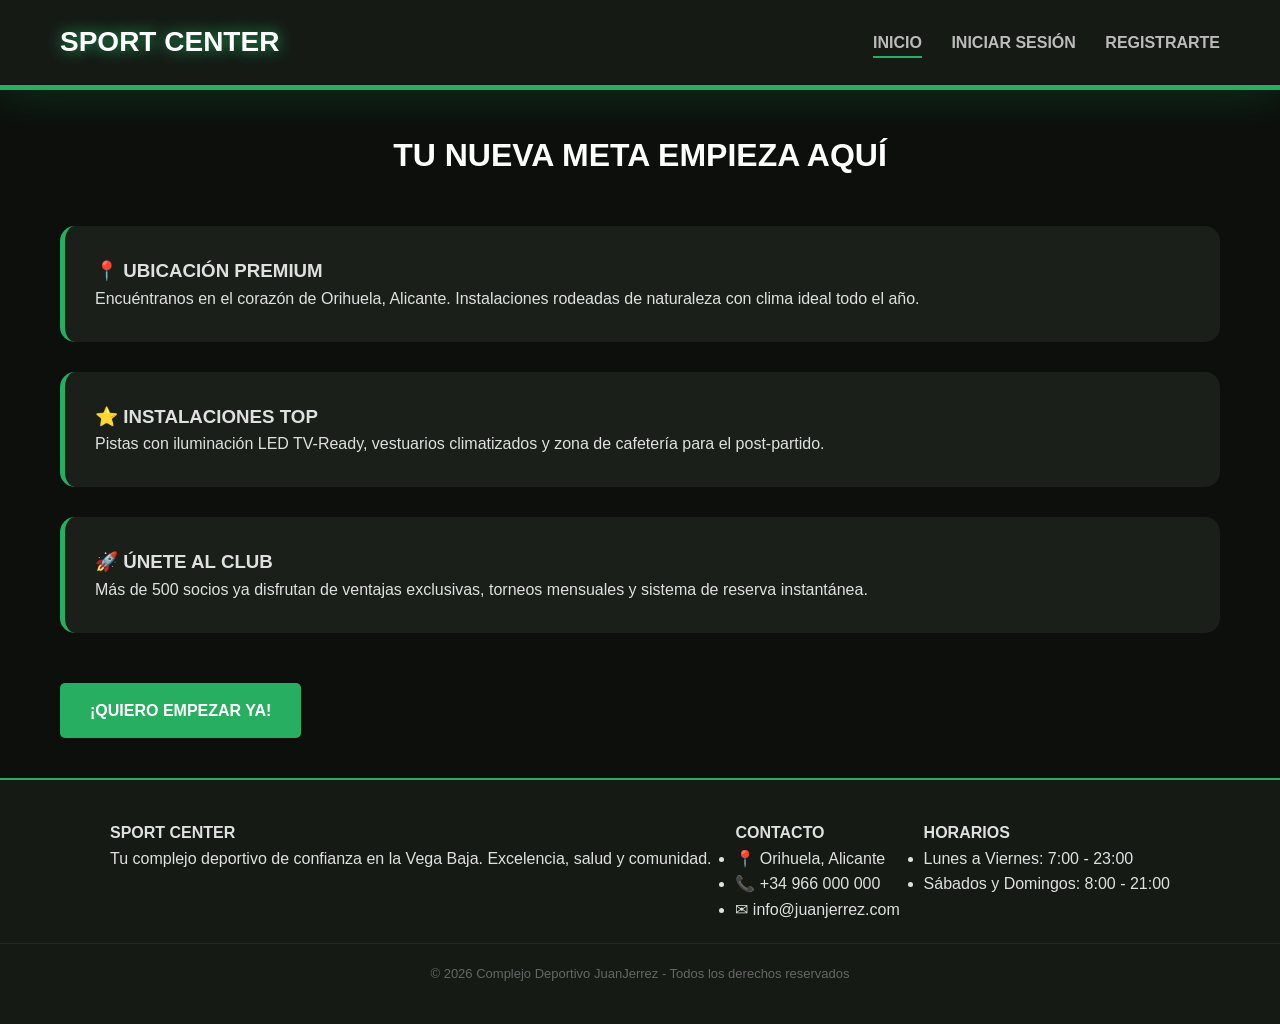
==== index.html @ 80fc7e77 "Estructura estatica de html y css" ====
<!DOCTYPE html>
<html lang="es">
<head>
    <meta charset="UTF-8">
    <title>Bienvenido - SportCenter</title>
    <link rel="stylesheet" href="css/estilos-base.css">
</head>
<body>
    <header class="cabecera">
        <div class="contenedor">
            <div class="logo">SPORT CENTER</div>
            <nav class="menu">
                <a href="index.html" class="pagina-activa">INICIO</a>
                <a href="login.html">INICIAR SESIÓN</a>
                <a href="registro.html">REGISTRARTE</a>
            </nav>
            <div class="limpiar"></div>
        </div>
    </header>
    <main class="caja-principal">
        <h1 class="titulo-seccion">TU NUEVA META EMPIEZA AQUÍ</h1>
        <div class="bloque-info">
            <h3>📍 UBICACIÓN PREMIUM</h3>
            <p>Encuéntranos en el corazón de Orihuela, Alicante. Instalaciones rodeadas de naturaleza con clima ideal todo el año.</p>
        </div>
        <div class="bloque-info">
            <h3>⭐ INSTALACIONES TOP</h3>
            <p>Pistas con iluminación LED TV-Ready, vestuarios climatizados y zona de cafetería para el post-partido.</p>
        </div>
        <div class="bloque-info">
            <h3>🚀 ÚNETE AL CLUB</h3>
            <p>Más de 500 socios ya disfrutan de ventajas exclusivas, torneos mensuales y sistema de reserva instantánea.</p>
        </div>
        <a href="registro.html" class="boton">¡QUIERO EMPEZAR YA!</a>
    </main>

    <footer>
        <div class="contenedor-footer">
            <div class="columna-footer">
                <h4 class="titulo-footer">SPORT CENTER</h4>
                <p>Tu complejo deportivo de confianza en la Vega Baja. Excelencia, salud y comunidad.</p>
            </div>
            <div class="columna-footer">
                <h4 class="titulo-footer">CONTACTO</h4>
                <ul class="lista-footer">
                    <li>📍 Orihuela, Alicante</li>
                    <li>📞 +34 966 000 000</li>
                    <li>✉ info@juanjerrez.com</li>
                </ul>
            </div>
            <div class="columna-footer">
                <h4 class="titulo-footer">HORARIOS</h4>
                <ul class="lista-footer">
                    <li>Lunes a Viernes: 7:00 - 23:00</li>
                    <li>Sábados y Domingos: 8:00 - 21:00</li>
                </ul>
            </div>
        </div>
        <div class="copyright">
            <p>&copy; 2026 Complejo Deportivo JuanJerrez - Todos los derechos reservados</p>
        </div>
    </footer>

</body>
</html>
---- css/estilos-base.css ----
/* Afecta a todas las etiquetas html.*/
* { 
    margin: 0; /* Borra los margenes y espacios por defecto de los navegadores.*/
    padding: 0; 
    box-sizing: border-box; /* Hace que el padding y el borde se calculen dentro del ancho de la caja, evitando que se desborde */
    font-family: 'Segoe UI', sans-serif;
}

/* Contenedor principal visible de la página.*/
body { 
    background-color: #0d0f0d; 
    color: #e0e0e0; 
    line-height: 1.6; /* Margen predeterminado entre linea y linea.*/ 
    display: flex; /*Activa flexbox*/
    flex-direction: column; /* Apila por defecto en filas */
    min-height: 100vh; /* vh: alto de la ventana. */
}

/* Header, ocupa toda la parte superior de la pagina.*/
.cabecera { 
    background-color: #151a15; 
    border-bottom: 5px solid #27ae60; /* Borde verde inferior.*/
    padding: 20px 0; /* El 0 indica que no tiene espacios a los lados. */ 
    position: sticky; /* Posiciona la cabezera fija para pdoer scrolear.*/
    top: 0; 
    box-shadow: 0 0 50px rgba(15, 224, 102, 0.2);
}

/* Div que se ocupa de logo y del nav */
.contenedor { 
    max-width: 1200px; 
    margin: 0 auto; /* 0 Arriba/Abajo auto Izq/Drch */
    padding: 0 20px; 
    display: flex;               
    align-items: center;
}

.logo { 
    font-size: 28px; 
    font-weight: bold; 
    color: #ffffff; 
    text-shadow: 0 0 15px #27ae60; 
}

 /* Contenedor del nav */
.menu {
    margin-left: auto; /* Da margen automaticamente a todo el espacio izquierdo disponible. */
}

/* Afecta a los enlaces individualmente. */
.menu a { 
    color: #bbbbbb; 
    text-decoration: none; 
    margin-left: 25px; /* Pequeño margen entre enlaces. */
    font-weight: bold; /* Negrita */
    transition: 0.3s; 
}

/* Afecta si tienes el cursor encima o estas en dicha pagina. */
.menu a:hover, .pagina-activa { 
    color: #27ae60; 
    border-bottom: 2px solid #27ae60; 
    padding-bottom: 5px; 
}

/* Contenedor main que envuelve todo el contenido entre el nav y el footer. */
.caja-principal {
    width: 100%;
    max-width: 1200px; /* Limita el ancho maximo para que no se estire de mas*/
    margin: 0 auto;    
    padding: 40px 20px;
}

/* Contiene los bloques de texto y los formularios de manera general. */
.contenedor-principal { 
    display: flex; 
    gap: 50px; 
    align-items: stretch; /* Hace que ambas columnas dentro del contenedor tengan la misma altura */
} 

/* Contiene los bloques de texto y los formularios de manera mas especifica, IZQ y DRCH. */
.seccion-izquierda { 
    flex: 1.5; /* Define la proporcion de anchura un 60% de la pagina aprox */
    display: flex; 
    flex-direction: column; /* Coloca los elementos en su interior por lineas.*/
}

.seccion-derecha { 
    flex: 1.2; /* El otro 40%. */
}

/* Cofiguarcion de las tartejas individualmente (bloques de información) */
.bloque-info { 
    background: #1a1f1a; 
    padding: 30px; 
    border-radius: 15px; 
    margin-bottom: 30px; 
    border-left: 5px solid #27ae60;
}
 
.titulo-bienvenida { 
    font-size: 45px; 
    margin-bottom: 45px; 
    color: #ffffff; 
    text-align: center; 
}

.titulo-seccion {
    margin-bottom: 45px; 
    color: #ffffff;
    text-align: center; 
}

.imagen-complejo { 
    width: 100%; 
    max-height: 532px; 
    object-fit: cover; /* Permite que el contenido de la imagen sea estatico. */
    border-radius: 15px; 
    border: 1px solid #27ae60; 
}

/* Afecta al titulo de los campos de escritura. */
.campo label { 
    display: block; 
    margin-bottom: 8px; 
    color: #27ae60; 
    font-weight: bold; 
}

.campo input, .campo select { 
    width: 100%; 
    padding: 12px; 
    background: #0d0f0d; 
    border: 1px solid #333; 
    color: white; 
    border-radius: 5px; 
}

.boton { 
    background: #27ae60;
    color: white; 
    padding: 15px 30px; 
    border-radius: 5px; 
    font-weight: bold; 
    text-decoration: none; 
    display: inline-block; /* Permite al botón tener tamaño, márgenes y padding (como un bloque) pero sin ocupar todo el ancho de la pantalla (como un texto) */
    margin-top: 20px; 
}

table { 
    width: 100%; 
    max-width: 800px;  
    margin: 40px auto; 
    border-collapse: collapse; /* Fusiona las celdas, elimina las lineas. */
    background: #151a15; 
    font-size: 18px;   
    box-shadow: 0 0 30px rgba(39, 174, 96, 0.1);
}

th { 
    background: #27ae60; 
    color: white; 
    padding: 20px; 
    font-size: 18px;
}

td { 
    padding: 20px; 
    border-bottom: 1px solid #2d362d; 
    text-align: center; 
}

.ocupada { 
    color: #ff4d4d; 
    font-weight: bold; 
}

table .boton {
    margin-top: 0; 
    padding: 10px 20px;
}

.contenedor-ticket {
    max-width: 550px;
    margin: 60px auto; 
    text-align: center; 
}

.contenedor-ticket .bloque-info {
    text-align: left; 
    margin-top: 25px;
}

footer { 
    background-color: #151a15; 
    border-top: 2px solid #27ae60; 
    padding: 40px 0; 
    margin-top: auto; 
} 

.contenedor-footer { 
    max-width: 1100px; 
    margin: 0 auto; 
    padding: 0 20px; 
    display: flex; 
    justify-content: space-between; 
}

.copyright { 
    text-align: center; 
    padding-top: 20px; 
    font-size: 13px; 
    color: #666; 
    border-top: 1px solid #232a23; 
    margin-top: 20px; 
}

@media (max-width: 1000px) {
    
    .caja-principal { 
        padding: 20px 15px; 
    }

    .contenedor {
        flex-direction: column;      
        gap: 15px;
        justify-content: center;
    }

    .logo { 
        text-align: center; 
        font-size: 50px;
    }

    .menu { 
        margin-left: 0;
        display: flex; 
        justify-content: center; 
        flex-wrap: wrap; /* Se apila por filsa en funcion de lo que quepa */ 
        gap: 10px; 
    }
    .menu a { 
        margin-left: 0; 
        padding: 5px 10px; 
        font-size: 14px; 
    }

    .contenedor-principal { 
        flex-direction: column; 
        gap: 25px; 
    }

    .seccion-derecha { 
        width: 100%; 
    } 

    .imagen-complejo { 
        height: 250px; 
    } 

    .contenedor-bloques-fila { 
        flex-direction: column; 
        align-items: center;
        gap: 20px; 
    }

    .contenedor-bloques-fila .bloque-info { 
        width: 100%;
        max-width: 100%;
        margin-bottom: 0; 
    }

    .campo input, .campo select { 
        max-width: 100%; 
        
    }

    table { 
        font-size: 14px; 
        max-width: 100%;
    }

    th, td { 
        padding: 10px 5px; 
    }

    table .boton {
        padding: 8px 12px;
        font-size: 12px;
    }

    .contenedor-footer { 
        flex-direction: column; 
        gap: 30px; 
        text-align: center; 
    }

    .contenedor-footer ul { 
        list-style: none; 
        padding: 0; 
    }
}
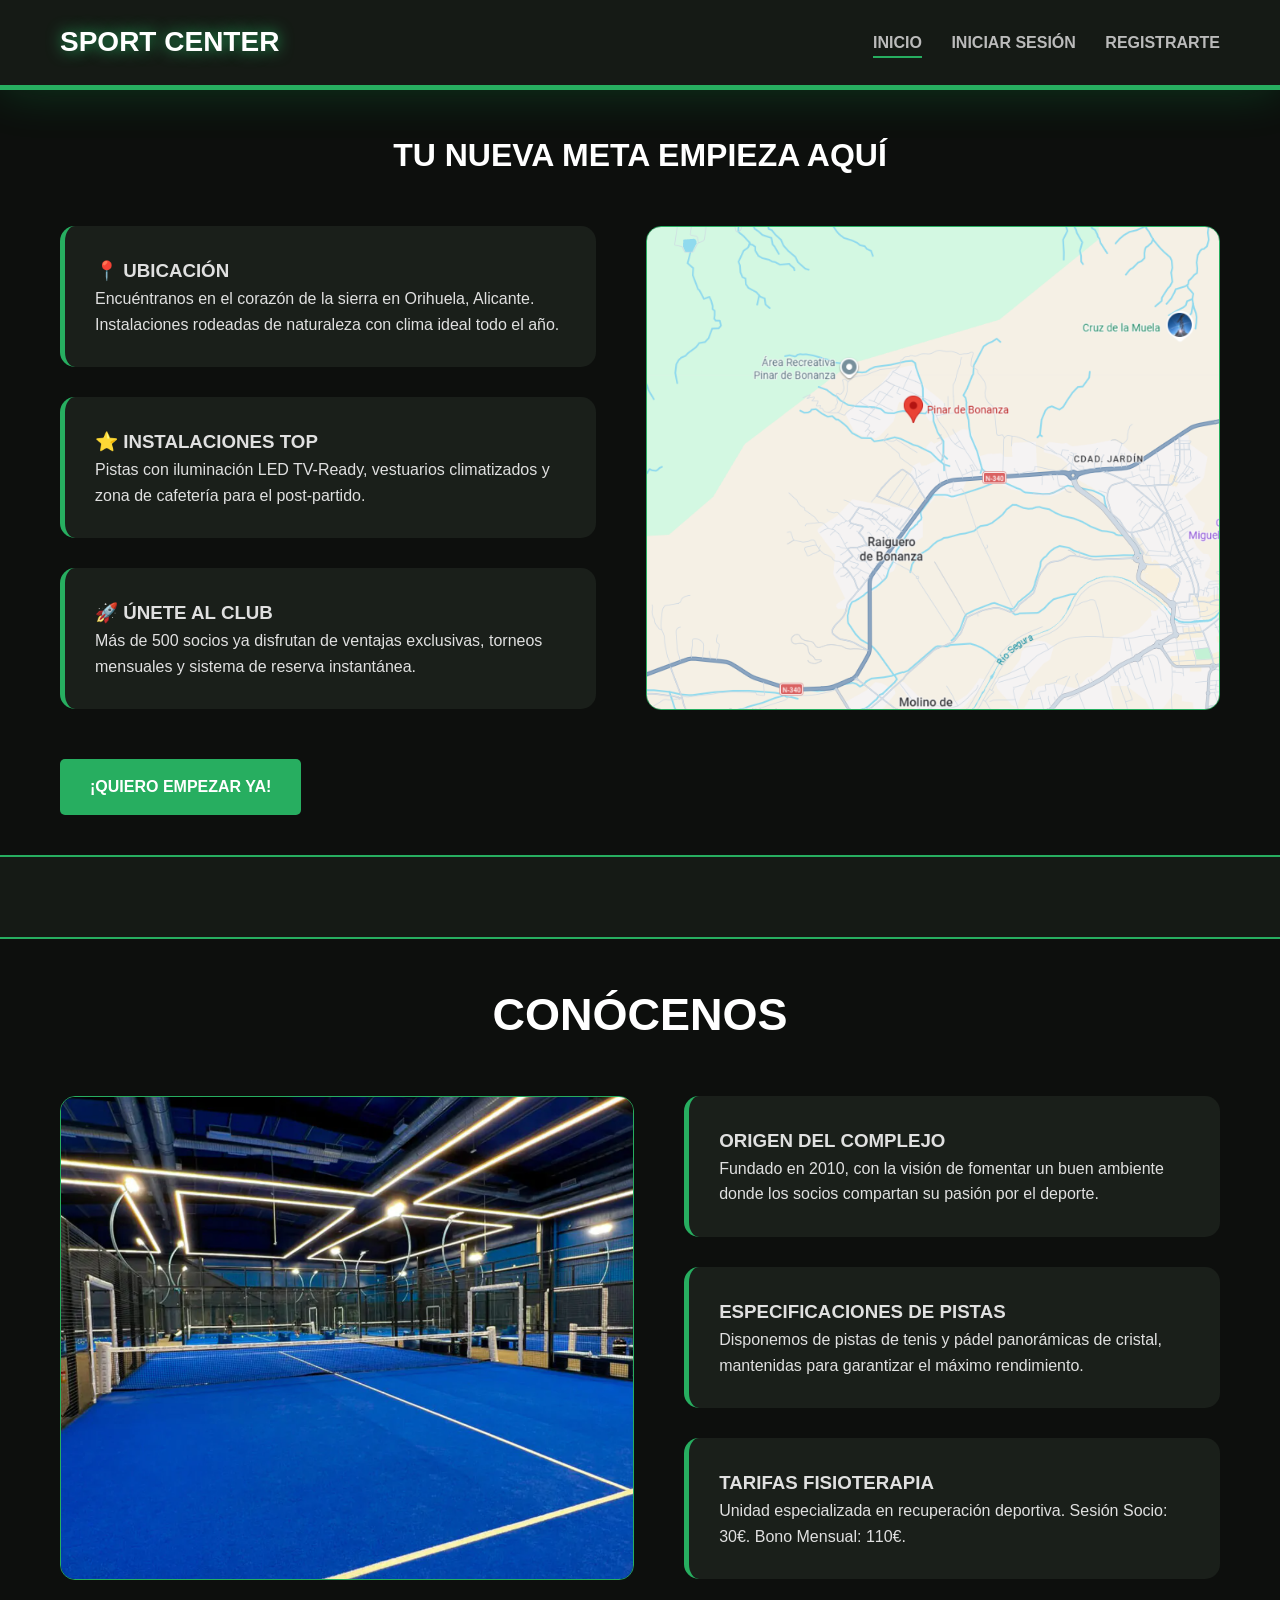
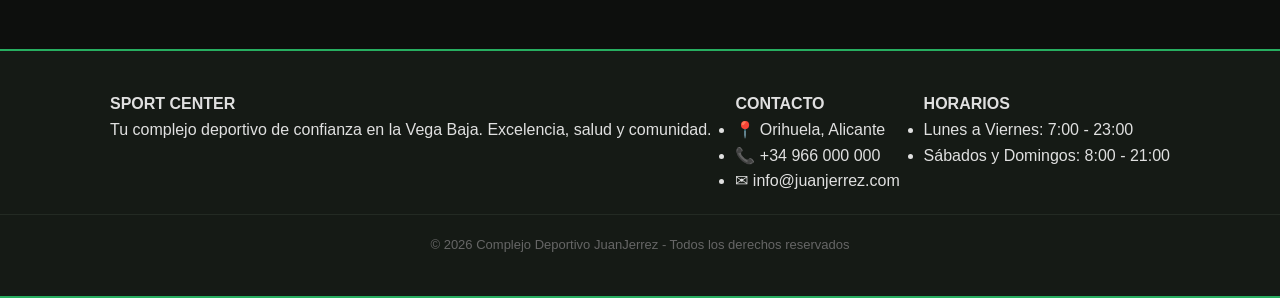
==== commit afcf2f75: "Version estable: codigo html/css terminado excepto reserva. Inicio de php" ====
--- a/index.html
+++ b/index.html
@@ -11,27 +11,60 @@
             <div class="logo">SPORT CENTER</div>
             <nav class="menu">
                 <a href="index.html" class="pagina-activa">INICIO</a>
-                <a href="login.html">INICIAR SESIÓN</a>
-                <a href="registro.html">REGISTRARTE</a>
+                <a href="login.php">INICIAR SESIÓN</a>
+                <a href="registro.php">REGISTRARTE</a>
             </nav>
-            <div class="limpiar"></div>
         </div>
     </header>
-    <main class="caja-principal">
+    <main>
         <h1 class="titulo-seccion">TU NUEVA META EMPIEZA AQUÍ</h1>
-        <div class="bloque-info">
-            <h3>📍 UBICACIÓN PREMIUM</h3>
-            <p>Encuéntranos en el corazón de Orihuela, Alicante. Instalaciones rodeadas de naturaleza con clima ideal todo el año.</p>
+        <div class="contenedor-principal">
+            <div class="seccion-izquierda">
+                <div class="bloque-info">
+                    <h3>📍 UBICACIÓN </h3>
+                    <p>Encuéntranos en el corazón de la sierra en Orihuela, Alicante. Instalaciones rodeadas de naturaleza con clima ideal todo el año.</p>
+                </div>
+            
+                <div class="bloque-info">
+                    <h3>⭐ INSTALACIONES TOP</h3>
+                    <p>Pistas con iluminación LED TV-Ready, vestuarios climatizados y zona de cafetería para el post-partido.</p>
+                </div>
+                <div class="bloque-info">
+                    <h3>🚀 ÚNETE AL CLUB</h3>
+                    <p>Más de 500 socios ya disfrutan de ventajas exclusivas, torneos mensuales y sistema de reserva instantánea.</p>
+                </div>
+            </div>
+            <div class="seccion-derecha">
+                <img src="fotos/ubicacion.png" alt="Foto ubicacion" class="imagen">
+            </div>
         </div>
-        <div class="bloque-info">
-            <h3>⭐ INSTALACIONES TOP</h3>
-            <p>Pistas con iluminación LED TV-Ready, vestuarios climatizados y zona de cafetería para el post-partido.</p>
+        <a href="registro.php" class="boton">¡QUIERO EMPEZAR YA!</a>
+    </main>
+
+    <footer> 
+    </footer>
+
+    <main>
+        <h1 class="titulo-bienvenida">CONÓCENOS</h1>
+        <div class="contenedor-principal">
+            <div class="seccion-derecha">
+                <img src="fotos/led.png" alt="Foto del complejo deportivo" class="imagen">
+            </div>
+            <div class="seccion-izquierda">
+                <div class="bloque-info">
+                    <h3>ORIGEN DEL COMPLEJO</h3>
+                    <p>Fundado en 2010, con la visión de fomentar un buen ambiente donde los socios compartan su pasión por el deporte.</p>
+                </div>
+                <div class="bloque-info">
+                    <h3>ESPECIFICACIONES DE PISTAS</h3>
+                    <p>Disponemos de pistas de tenis y pádel panorámicas de cristal, mantenidas para garantizar el máximo rendimiento.</p>
+                </div>
+                <div class="bloque-info">
+                    <h3>TARIFAS FISIOTERAPIA</h3>
+                    <p>Unidad especializada en recuperación deportiva. Sesión Socio: 30€. Bono Mensual: 110€.</p>
+                </div>
+            </div>
         </div>
-        <div class="bloque-info">
-            <h3>🚀 ÚNETE AL CLUB</h3>
-            <p>Más de 500 socios ya disfrutan de ventajas exclusivas, torneos mensuales y sistema de reserva instantánea.</p>
-        </div>
-        <a href="registro.html" class="boton">¡QUIERO EMPEZAR YA!</a>
     </main>
 
     <footer>
@@ -61,5 +94,6 @@
         </div>
     </footer>
 
+
 </body>
 </html>
--- a/css/estilos-base.css
+++ b/css/estilos-base.css
@@ -63,8 +63,8 @@
     padding-bottom: 5px; 
 }
 
-/* Contenedor main que envuelve todo el contenido entre el nav y el footer. */
-.caja-principal {
+/* Contenedor que envuelve todo el contenido entre el nav y el footer. */
+main {
     width: 100%;
     max-width: 1200px; /* Limita el ancho maximo para que no se estire de mas*/
     margin: 0 auto;    
@@ -80,13 +80,23 @@
 
 /* Contiene los bloques de texto y los formularios de manera mas especifica, IZQ y DRCH. */
 .seccion-izquierda { 
-    flex: 1.5; /* Define la proporcion de anchura un 60% de la pagina aprox */
+    flex: 1.4; /* Define la proporcion de anchura un 60% de la pagina aprox */
     display: flex; 
     flex-direction: column; /* Coloca los elementos en su interior por lineas.*/
 }
 
+#torneos-izquierda { 
+    flex: 1.4; 
+    display: flex; 
+    flex-direction: column; /* Coloca los elementos en su interior por lineas.*/
+}
+
 .seccion-derecha { 
-    flex: 1.2; /* El otro 40%. */
+    flex: 1.5; /* El otro 40%. */
+}
+
+#torneos-derecha { 
+    flex: 0.6; 
 }
 
 /* Cofiguarcion de las tartejas individualmente (bloques de información) */
@@ -97,6 +107,14 @@
     margin-bottom: 30px; 
     border-left: 5px solid #27ae60;
 }
+
+.bloque-formularios { 
+    background: #1a1f1a; 
+    padding: 30px; 
+    border-radius: 15px; 
+    margin: 30px 300px; 
+    border-left: 5px solid #27ae60;
+}
  
 .titulo-bienvenida { 
     font-size: 45px; 
@@ -111,9 +129,9 @@
     text-align: center; 
 }
 
-.imagen-complejo { 
+.imagen { 
     width: 100%; 
-    max-height: 532px; 
+    height: 484px;
     object-fit: cover; /* Permite que el contenido de la imagen sea estatico. */
     border-radius: 15px; 
     border: 1px solid #27ae60; 
@@ -145,6 +163,16 @@
     text-decoration: none; 
     display: inline-block; /* Permite al botón tener tamaño, márgenes y padding (como un bloque) pero sin ocupar todo el ancho de la pantalla (como un texto) */
     margin-top: 20px; 
+     
+}
+
+.boton:hover {
+    background-color: #255c25;
+}
+
+#ul-principal {
+    margin: 40px 0;
+    padding: 20px;  
 }
 
 table { 
@@ -194,6 +222,7 @@
 footer { 
     background-color: #151a15; 
     border-top: 2px solid #27ae60; 
+    border-bottom: 2px solid #27ae60;
     padding: 40px 0; 
     margin-top: auto; 
 } 
@@ -254,10 +283,6 @@
         width: 100%; 
     } 
 
-    .imagen-complejo { 
-        height: 250px; 
-    } 
-
     .contenedor-bloques-fila { 
         flex-direction: column; 
         align-items: center;
